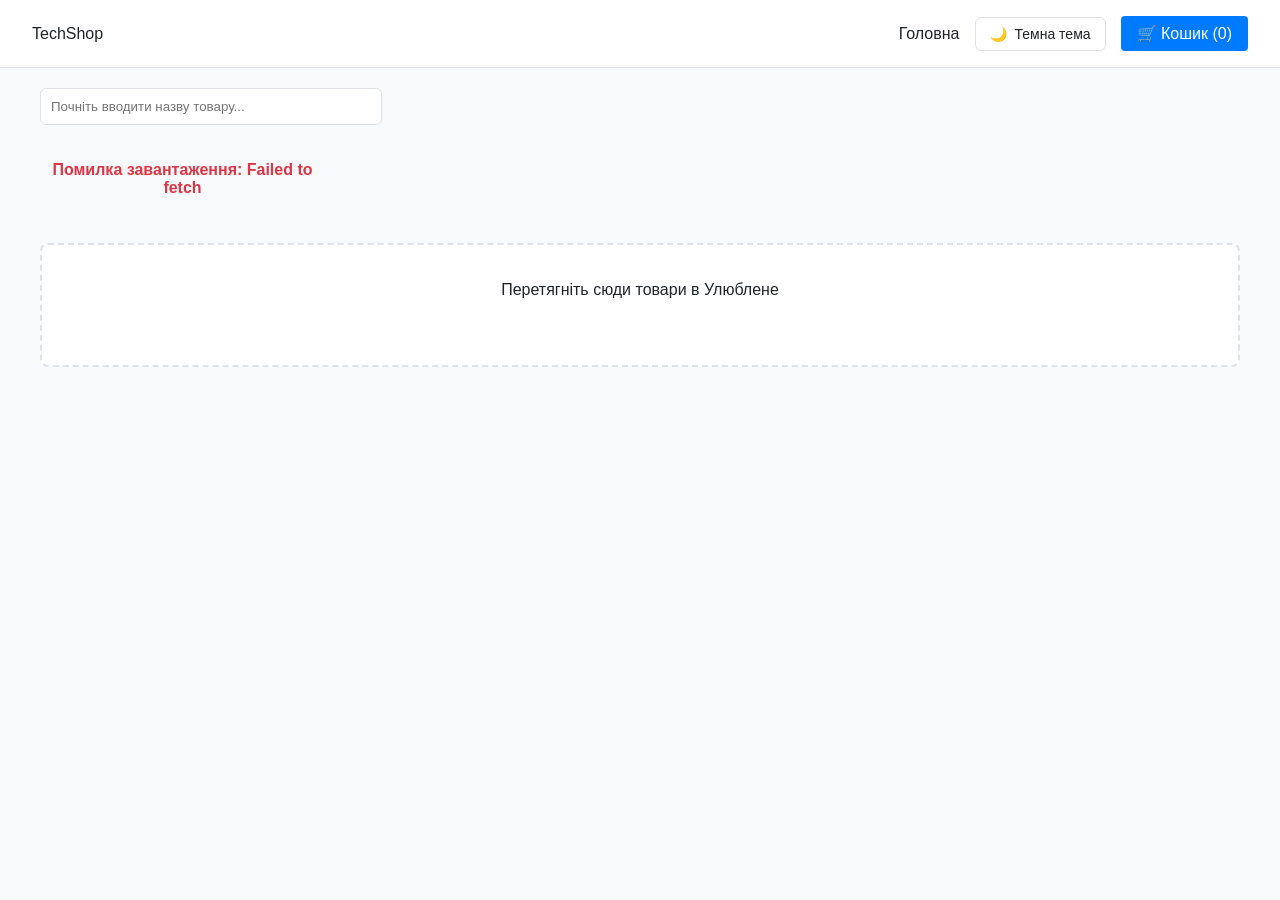
==== laba16/index.html @ 6440d1ea "Implement Web Storage API: persistent cart, theme switcher and session order draft" ====
<!DOCTYPE html>
<html lang="uk">
<head>
    <meta charset="UTF-8">
    <meta name="viewport" content="width=device-width, initial-scale=1.0">
    <title>TechShop — Лабораторна №16</title>
    <link rel="stylesheet" href="./assets/css/style.css">
</head>
<body>

    <header class="header">
        <div class="logo">TechShop</div>
        <nav class="nav">
            <a href="index.html">Головна</a>
            <button id="themeToggleBtn" class="btn btn-theme" aria-label="Перемкнути тему">
                <span class="theme-icon">🌙</span>
                <span class="theme-text">Темна тема</span>
            </button>
            <button class="btn-cart" id="openCartBtn">
                🛒 Кошик (<span id="cartCountBadge">0</span>)
            </button>
        </nav>
    </header>

    <div class="main-container">
        
        <div style="margin: 20px 0; display: flex; gap: 12px; align-items: center;">
            <input type="text" id="searchInput" placeholder="Почніть вводити назву товару..." style="padding: 10px; width: 320px; border: 1px solid var(--border-color); background: var(--bg-card); color: var(--text-main); border-radius: 6px;">
            <span id="searchResultCount" style="color: var(--text-muted); font-size: 14px;"></span>
        </div>

        <div class="loader-container" id="loader">
            <div class="spinner"></div>
            <p>Завантаження товарів...</p>
        </div>

        <div id="products-grid" class="products-grid"></div>

        <div class="favorites-zone" id="favoritesZone">
            <p>Перетягніть сюди товари в Улюблене</p>
        </div>
    </div>

    <div class="modal-overlay hidden" id="cartOverlay">
        <div class="modal-window">
            <div class="modal-header">
                <h2>Ваш Кошик</h2>
                <button class="close-btn" id="closeCartBtn">&times;</button>
            </div>

            <div class="cart-items" id="cartItemsContainer">
                <p>Кошик порожній.</p>
            </div>

            <div class="modal-footer">
                <h3>Разом: <span id="cartTotalSum">0</span></h3>

                <form id="checkoutOrderForm" novalidate style="margin-top: 15px; text-align: left; width: 100%;">
                    <div class="form-row" style="margin-bottom: 12px;">
                        <label for="clientName" style="display: block; margin-bottom: 4px;">ПІБ покупця:</label>
                        <input type="text" id="clientName" name="clientName" placeholder="Коваленко Олександр Сергійович" required style="width: 100%; padding: 8px; box-sizing: border-box; background: var(--bg-card); color: var(--text-main); border: 1px solid var(--border-color);">
                        <span class="input-error" id="nameError" style="color: red; font-size: 13px;"></span>
                    </div>

                    <div class="form-row" style="margin-bottom: 12px;">
                        <label for="clientPhone" style="display: block; margin-bottom: 4px;">Номер телефону (+380...):</label>
                        <input type="tel" id="clientPhone" name="clientPhone" placeholder="+38 (097) 123-45-67" required style="width: 100%; padding: 8px; box-sizing: border-box; background: var(--bg-card); color: var(--text-main); border: 1px solid var(--border-color);">
                        <span class="input-error" id="phoneError" style="color: red; font-size: 13px;"></span>
                    </div>

                    <div class="form-row" style="margin-bottom: 12px;">
                        <label for="clientEmail" style="display: block; margin-bottom: 4px;">Електронна пошта:</label>
                        <input type="email" id="clientEmail" name="clientEmail" placeholder="olexandr@example.com" required style="width: 100%; padding: 8px; box-sizing: border-box; background: var(--bg-card); color: var(--text-main); border: 1px solid var(--border-color);">
                        <span class="input-error" id="emailError" style="color: red; font-size: 13px;"></span>
                    </div>

                    <div class="form-row" style="margin-bottom: 16px;">
                        <label for="orderPromo" style="display: block; margin-bottom: 4px;">Промокод (якщо є):</label>
                        <input type="text" id="orderPromo" name="orderPromo" placeholder="Введіть SALE10 для знижки 10%" style="width: 100%; padding: 8px; box-sizing: border-box; background: var(--bg-card); color: var(--text-main); border: 1px solid var(--border-color);">
                    </div>

                    <button type="submit" id="btnPlaceOrder" style="width: 100%; padding: 10px 20px; background: #28a745; color: white; border: none; border-radius: 4px; cursor: pointer;">Підтвердити замовлення</button>
                </form>
            </div>
        </div>
    </div>

    <script src="./assets/scripts/main.js" type="module"></script>
</body>
</html>
---- laba16/assets/css/style.css ----
:root {
    --bg-primary: #f8f9fa;
    --bg-card: #ffffff;
    --text-main: #212529;
    --text-muted: #6c757d;
    --border-color: #dee2e6;
    --accent-color: #007bff;
    --modal-bg: rgba(0, 0, 0, 0.6);
}

body.dark-theme {
    --bg-primary: #121212;
    --bg-card: #1e1e1e;
    --text-main: #f1f3f5;
    --text-muted: #adb5bd;
    --border-color: #343a40;
    --accent-color: #339af0;
    --modal-bg: rgba(0, 0, 0, 0.85);
}

body {
    font-family: Arial, sans-serif;
    margin: 0;
    padding: 0;
    background-color: var(--bg-primary);
    color: var(--text-main);
    transition: background-color 0.3s ease, color 0.3s ease;
}

.header {
    display: flex;
    justify-content: space-between;
    align-items: center;
    padding: 1rem 2rem;
    background: var(--bg-card);
    border-bottom: 1px solid var(--border-color);
}

.nav {
    display: flex;
    align-items: center;
    gap: 15px;
}

.nav a {
    color: var(--text-main);
    text-decoration: none;
}

.btn-cart {
    background: var(--accent-color);
    color: #fff;
    border: none;
    padding: 8px 16px;
    border-radius: 4px;
    cursor: pointer;
    font-size: 1rem;
}

.btn-theme {
    display: inline-flex;
    align-items: center;
    gap: 8px;
    padding: 8px 14px;
    background: var(--bg-card);
    color: var(--text-main);
    border: 1px solid var(--border-color);
    border-radius: 6px;
    cursor: pointer;
    font-size: 14px;
}

.main-container {
    max-width: 1200px;
    margin: 20px auto;
    padding: 0 20px;
}

.products-grid {
    display: grid;
    grid-template-columns: repeat(auto-fill, minmax(250px, 1fr));
    gap: 20px;
    margin-bottom: 30px;
}

.product-card,
.modal-window,
.favorites-zone {
    background-color: var(--bg-card);
    border: 1px solid var(--border-color);
    color: var(--text-main);
}

.product-card {
    border-radius: 8px;
    padding: 16px;
    display: flex;
    flex-direction: column;
    justify-content: space-between;
    cursor: grab;
}

.product-card:active {
    cursor: grabbing;
}

.dragging {
    opacity: 0.4;
}

.product-card img {
    width: 100%;
    height: 180px;
    object-fit: contain;
    border-radius: 4px;
}

.product-card h3 {
    font-size: 1rem;
    margin: 10px 0;
}

.product-card .price {
    font-weight: bold;
    color: #28a745;
}

.btn-buy {
    background-color: var(--accent-color);
    color: #fff;
    border: none;
    padding: 10px;
    border-radius: 4px;
    cursor: pointer;
    margin-top: 10px;
}

.favorites-zone {
    border: 2px dashed var(--border-color);
    border-radius: 8px;
    padding: 20px;
    text-align: center;
    min-height: 80px;
    margin-bottom: 40px;
}

.favorites-zone.drag-over {
    background-color: rgba(40, 167, 69, 0.1);
    border-color: #28a745;
}

.fav-chip {
    background: var(--bg-primary);
    border: 1px solid var(--border-color);
    padding: 4px 10px;
    margin: 4px;
    border-radius: 4px;
    display: inline-flex;
    align-items: center;
    gap: 6px;
}

.btn-remove-fav {
    border: none;
    background: none;
    color: red;
    cursor: pointer;
    font-weight: bold;
}

.modal-overlay {
    position: fixed;
    top: 0;
    left: 0;
    right: 0;
    bottom: 0;
    background-color: var(--modal-bg);
    display: flex;
    justify-content: center;
    align-items: center;
    z-index: 1000;
}

.modal-window {
    padding: 2rem;
    border-radius: 8px;
    width: 90%;
    max-width: 500px;
    max-height: 85vh;
    overflow-y: auto;
    box-shadow: 0 10px 25px rgba(0, 0, 0, 0.2);
}

.modal-header {
    display: flex;
    justify-content: space-between;
    align-items: center;
    border-bottom: 1px solid var(--border-color);
    padding-bottom: 10px;
    margin-bottom: 15px;
}

.close-btn {
    background: transparent;
    border: none;
    font-size: 1.8rem;
    cursor: pointer;
    color: var(--text-main);
}

.modal-footer {
    border-top: 1px solid var(--border-color);
    padding-top: 15px;
    margin-top: 15px;
    display: flex;
    flex-direction: column;
    align-items: stretch;
}

.cart-item-row {
    display: flex;
    justify-content: space-between;
    align-items: center;
    margin-bottom: 10px;
    padding-bottom: 10px;
    border-bottom: 1px solid var(--border-color);
}

.hidden {
    display: none !important;
    opacity: 0;
}

.loader-container {
    display: flex;
    flex-direction: column;
    align-items: center;
    justify-content: center;
    padding: 3rem;
}

.spinner {
    width: 40px;
    height: 40px;
    border: 4px solid var(--border-color);
    border-top: 4px solid var(--accent-color);
    border-radius: 50%;
    animation: spin 1s linear infinite;
}

@keyframes spin {
    0% { transform: rotate(0deg); }
    100% { transform: rotate(360deg); }
}

.error {
    color: #dc3545;
    font-weight: bold;
    text-align: center;
}

.no-products {
    text-align: center;
    color: var(--text-muted);
    grid-column: 1 / -1;
}
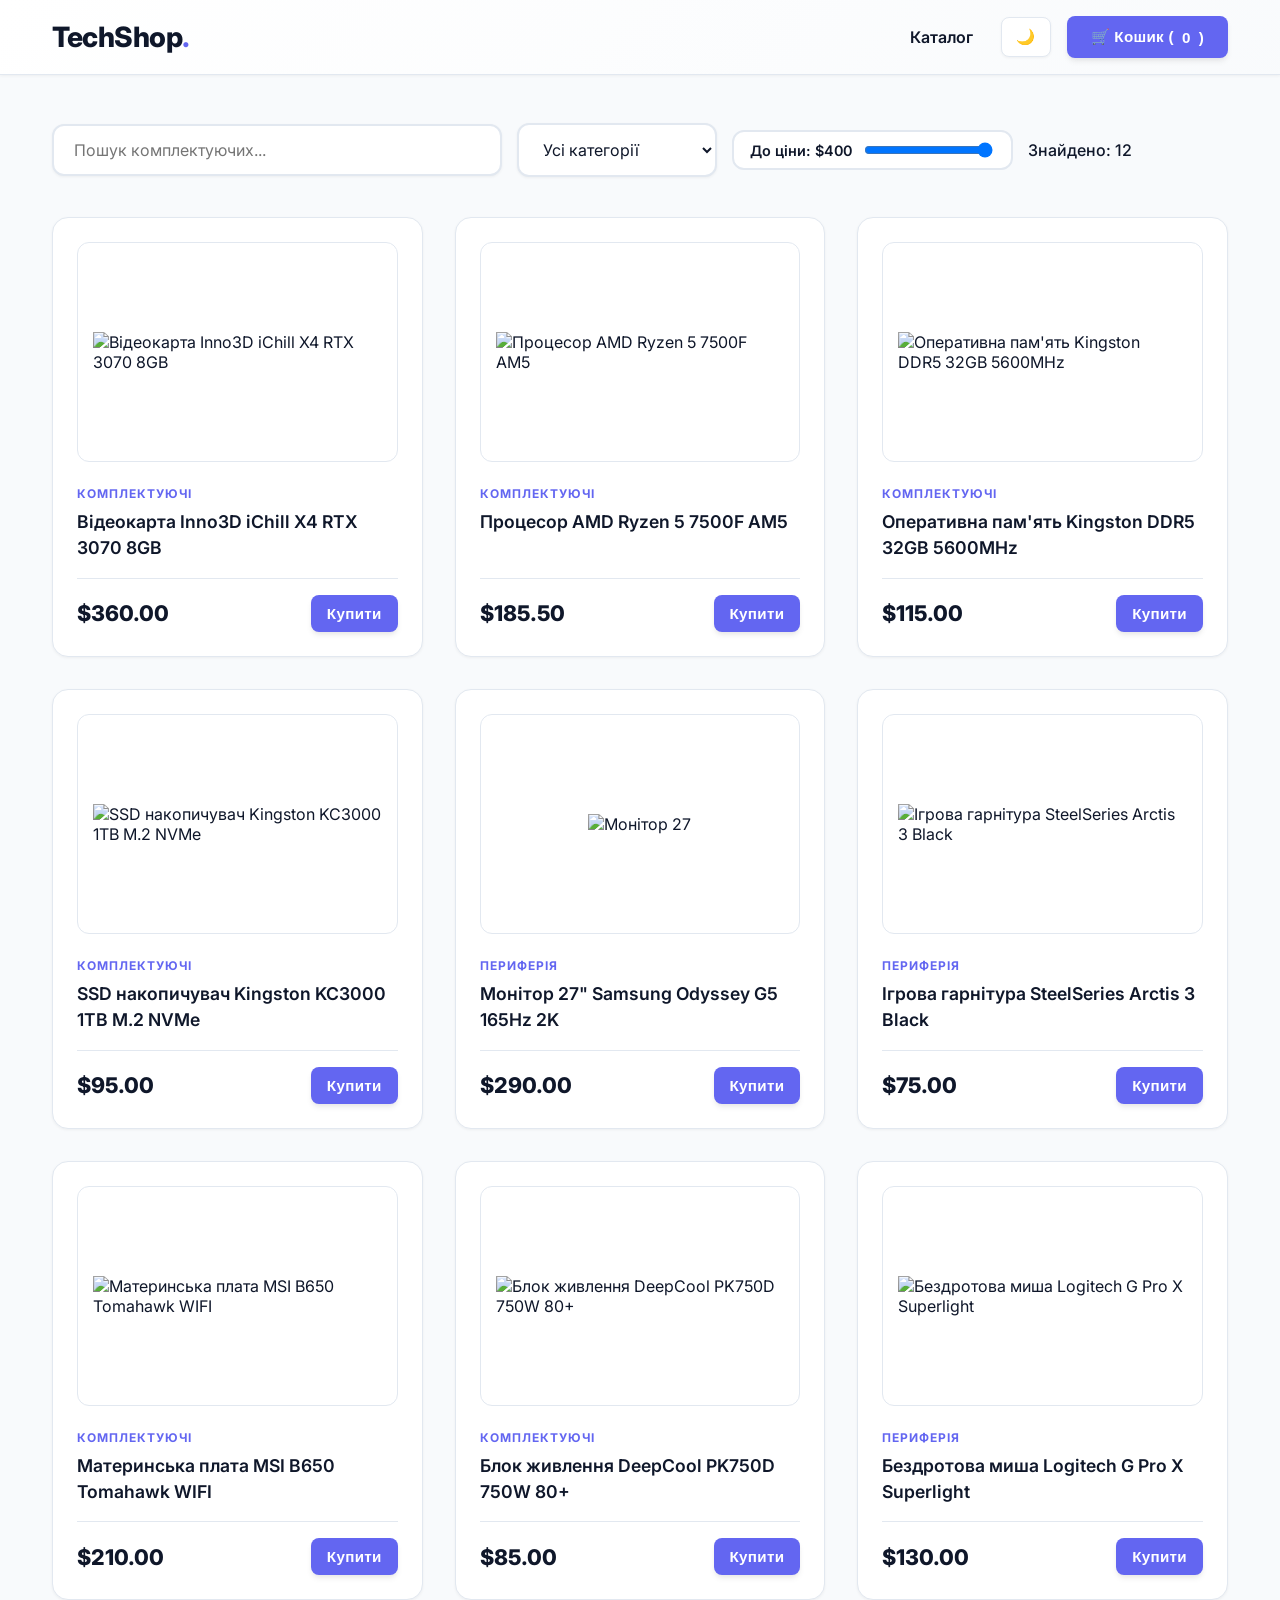
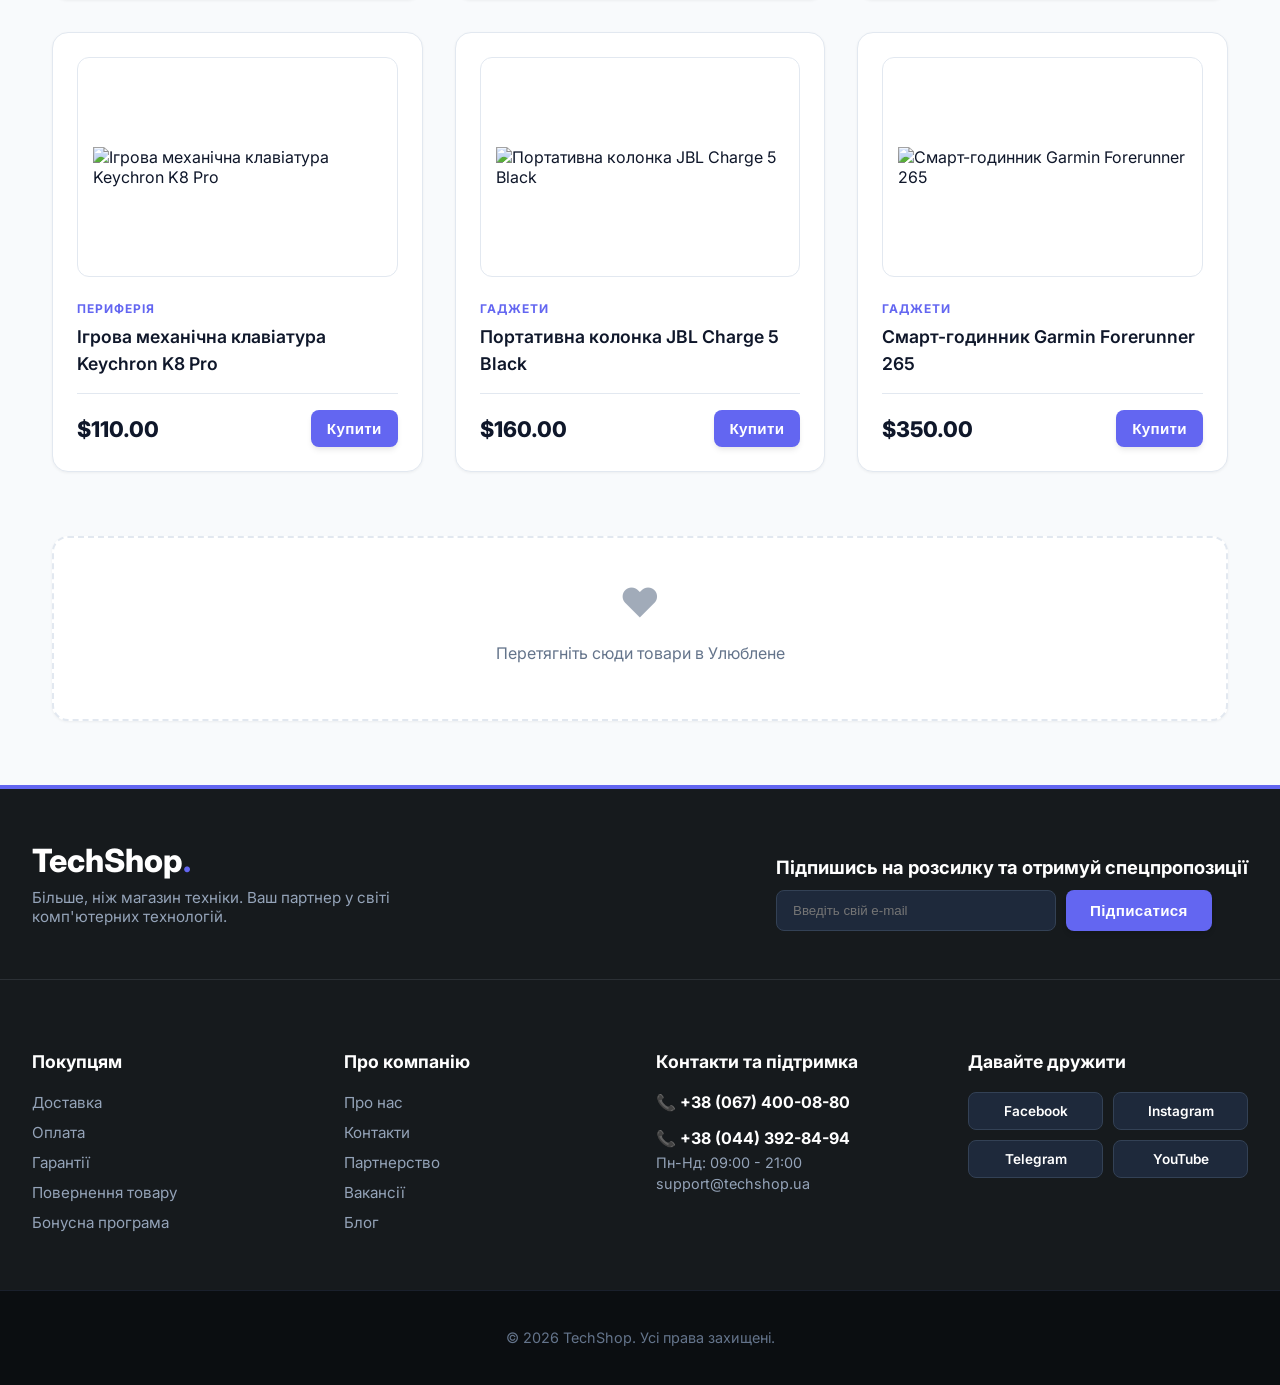
==== commit 2af263d8: "Оновлено Лабораторну №16" ====
--- a/laba16/index.html
+++ b/laba16/index.html
@@ -3,88 +3,174 @@
 <head>
     <meta charset="UTF-8">
     <meta name="viewport" content="width=device-width, initial-scale=1.0">
-    <title>TechShop — Лабораторна №16</title>
+    <title>TechShop — Комп'ютерний маркетплейс</title>
+    <link href="https://fonts.googleapis.com/css2?family=Inter:wght@400;500;600;700&display=swap" rel="stylesheet">
     <link rel="stylesheet" href="./assets/css/style.css">
 </head>
 <body>
 
     <header class="header">
-        <div class="logo">TechShop</div>
-        <nav class="nav">
-            <a href="index.html">Головна</a>
-            <button id="themeToggleBtn" class="btn btn-theme" aria-label="Перемкнути тему">
-                <span class="theme-icon">🌙</span>
-                <span class="theme-text">Темна тема</span>
-            </button>
-            <button class="btn-cart" id="openCartBtn">
-                🛒 Кошик (<span id="cartCountBadge">0</span>)
-            </button>
-        </nav>
+        <div class="header-container">
+            <div class="logo">TechShop<span>.</span></div>
+            <nav class="nav">
+                <a href="index.html" class="nav-link">Каталог</a>
+                <button id="themeToggleBtn" class="btn btn-icon" aria-label="Перемкнути тему">
+                    <span class="theme-icon">🌙</span>
+                </button>
+                <button class="btn btn-primary btn-cart" id="openCartBtn">
+                    🛒 Кошик (<span id="cartCountBadge">0</span>)
+                </button>
+            </nav>
+        </div>
     </header>
 
-    <div class="main-container">
+    <main class="main-container">
         
-        <div style="margin: 20px 0; display: flex; gap: 12px; align-items: center;">
-            <input type="text" id="searchInput" placeholder="Почніть вводити назву товару..." style="padding: 10px; width: 320px; border: 1px solid var(--border-color); background: var(--bg-card); color: var(--text-main); border-radius: 6px;">
-            <span id="searchResultCount" style="color: var(--text-muted); font-size: 14px;"></span>
+        <!-- Секція пошуку та фільтрів -->
+        <div class="search-section" style="flex-wrap: wrap;">
+            <input type="text" id="searchInput" class="search-input" placeholder="Пошук комплектуючих...">
+            
+            <!-- Фільтр за категоріями -->
+            <select id="categoryFilter" class="search-input" style="max-width: 200px; cursor: pointer;">
+                <option value="all">Усі категорії</option>
+                <option value="Комплектуючі">Комплектуючі</option>
+                <option value="Периферія">Периферія</option>
+                <option value="Гаджети">Гаджети</option>
+            </select>
+
+            <!-- Фільтр за ціною -->
+            <div class="price-filter-box" style="display: flex; align-items: center; gap: 10px; background: var(--bg-card); padding: 8px 16px; border: 2px solid var(--border-color); border-radius: var(--radius-md);">
+                <label for="priceRange" style="font-size: 0.9rem; font-weight: 600;">До ціни: $<span id="priceLimitVal">400</span></label>
+                <input type="range" id="priceRange" min="50" max="400" step="10" value="400" style="cursor: pointer;">
+            </div>
+
+            <span id="searchResultCount" class="search-count"></span>
         </div>
 
-        <div class="loader-container" id="loader">
+        <div class="loader-container" id="loader" style="display: none;">
             <div class="spinner"></div>
-            <p>Завантаження товарів...</p>
+            <p>Завантаження каталогів...</p>
         </div>
 
         <div id="products-grid" class="products-grid"></div>
 
         <div class="favorites-zone" id="favoritesZone">
-            <p>Перетягніть сюди товари в Улюблене</p>
+            <div class="fav-placeholder">
+                <span class="fav-icon">❤️</span>
+                <p>Перетягніть сюди товари в Улюблене</p>
+            </div>
         </div>
-    </div>
+    </main>
+
+    <footer class="site-footer">
+        <div class="footer-top">
+            <div class="footer-logo-area">
+                <div class="footer-logo">TechShop<span>.</span></div>
+                <p class="footer-slogan">Більше, ніж магазин техніки. Ваш партнер у світі комп'ютерних технологій.</p>
+            </div>
+            <div class="footer-subscribe">
+                <h3>Підпишись на розсилку та отримуй спецпропозиції</h3>
+                <form class="subscribe-form" onsubmit="event.preventDefault(); alert('Дякуємо за підписку!');">
+                    <input type="email" placeholder="Введіть свій e-mail" required>
+                    <button type="submit" class="btn btn-primary">Підписатися</button>
+                </form>
+            </div>
+        </div>
+
+        <div class="footer-grid">
+            <div class="footer-col">
+                <h4>Покупцям</h4>
+                <ul>
+                    <li><a href="#">Доставка</a></li>
+                    <li><a href="#">Оплата</a></li>
+                    <li><a href="#">Гарантії</a></li>
+                    <li><a href="#">Повернення товару</a></li>
+                    <li><a href="#">Бонусна програма</a></li>
+                </ul>
+            </div>
+
+            <div class="footer-col">
+                <h4>Про компанію</h4>
+                <ul>
+                    <li><a href="#">Про нас</a></li>
+                    <li><a href="#">Контакти</a></li>
+                    <li><a href="#">Партнерство</a></li>
+                    <li><a href="#">Вакансії</a></li>
+                    <li><a href="#">Блог</a></li>
+                </ul>
+            </div>
+
+            <div class="footer-col">
+                <h4>Контакти та підтримка</h4>
+                <p class="footer-phone">📞 +38 (067) 400-08-80</p>
+                <p class="footer-phone">📞 +38 (044) 392-84-94</p>
+                <p class="footer-time">Пн-Нд: 09:00 - 21:00</p>
+                <p class="footer-email">support@techshop.ua</p>
+            </div>
+
+            <div class="footer-col">
+                <h4>Давайте дружити</h4>
+                <div class="social-links">
+                    <a href="#" class="social-btn">Facebook</a>
+                    <a href="#" class="social-btn">Instagram</a>
+                    <a href="#" class="social-btn">Telegram</a>
+                    <a href="#" class="social-btn">YouTube</a>
+                </div>
+            </div>
+        </div>
+
+        <div class="footer-bottom">
+            <p>&copy; 2026 TechShop. Усі права захищені.</p>
+        </div>
+    </footer>
 
     <div class="modal-overlay hidden" id="cartOverlay">
         <div class="modal-window">
             <div class="modal-header">
-                <h2>Ваш Кошик</h2>
+                <h2>Ваше замовлення</h2>
                 <button class="close-btn" id="closeCartBtn">&times;</button>
             </div>
 
             <div class="cart-items" id="cartItemsContainer">
-                <p>Кошик порожній.</p>
+                <p class="empty-cart-msg">Кошик порожній.</p>
             </div>
 
             <div class="modal-footer">
-                <h3>Разом: <span id="cartTotalSum">0</span></h3>
+                <div class="cart-total-box">
+                    <span>До сплати:</span>
+                    <span class="total-sum">$<span id="cartTotalSum">0.00</span></span>
+                </div>
 
-                <form id="checkoutOrderForm" novalidate style="margin-top: 15px; text-align: left; width: 100%;">
-                    <div class="form-row" style="margin-bottom: 12px;">
-                        <label for="clientName" style="display: block; margin-bottom: 4px;">ПІБ покупця:</label>
-                        <input type="text" id="clientName" name="clientName" placeholder="Коваленко Олександр Сергійович" required style="width: 100%; padding: 8px; box-sizing: border-box; background: var(--bg-card); color: var(--text-main); border: 1px solid var(--border-color);">
-                        <span class="input-error" id="nameError" style="color: red; font-size: 13px;"></span>
+                <form id="checkoutOrderForm" class="checkout-form" novalidate>
+                    <div class="form-row">
+                        <label for="clientName">ПІБ покупця</label>
+                        <input type="text" id="clientName" name="clientName" placeholder="Введіть ПІБ" required>
+                        <span class="input-error" id="nameError"></span>
                     </div>
 
-                    <div class="form-row" style="margin-bottom: 12px;">
-                        <label for="clientPhone" style="display: block; margin-bottom: 4px;">Номер телефону (+380...):</label>
-                        <input type="tel" id="clientPhone" name="clientPhone" placeholder="+38 (097) 123-45-67" required style="width: 100%; padding: 8px; box-sizing: border-box; background: var(--bg-card); color: var(--text-main); border: 1px solid var(--border-color);">
-                        <span class="input-error" id="phoneError" style="color: red; font-size: 13px;"></span>
+                    <div class="form-row">
+                        <label for="clientPhone">Номер телефону</label>
+                        <input type="tel" id="clientPhone" name="clientPhone" placeholder="+380..." required>
+                        <span class="input-error" id="phoneError"></span>
                     </div>
 
-                    <div class="form-row" style="margin-bottom: 12px;">
-                        <label for="clientEmail" style="display: block; margin-bottom: 4px;">Електронна пошта:</label>
-                        <input type="email" id="clientEmail" name="clientEmail" placeholder="olexandr@example.com" required style="width: 100%; padding: 8px; box-sizing: border-box; background: var(--bg-card); color: var(--text-main); border: 1px solid var(--border-color);">
-                        <span class="input-error" id="emailError" style="color: red; font-size: 13px;"></span>
+                    <div class="form-row">
+                        <label for="clientEmail">Електронна пошта</label>
+                        <input type="email" id="clientEmail" name="clientEmail" placeholder="email@example.com" required>
+                        <span class="input-error" id="emailError"></span>
                     </div>
 
-                    <div class="form-row" style="margin-bottom: 16px;">
-                        <label for="orderPromo" style="display: block; margin-bottom: 4px;">Промокод (якщо є):</label>
-                        <input type="text" id="orderPromo" name="orderPromo" placeholder="Введіть SALE10 для знижки 10%" style="width: 100%; padding: 8px; box-sizing: border-box; background: var(--bg-card); color: var(--text-main); border: 1px solid var(--border-color);">
+                    <div class="form-row">
+                        <label for="orderPromo">Промокод (якщо є)</label>
+                        <input type="text" id="orderPromo" name="orderPromo" placeholder="Наприклад: SALE10">
                     </div>
 
-                    <button type="submit" id="btnPlaceOrder" style="width: 100%; padding: 10px 20px; background: #28a745; color: white; border: none; border-radius: 4px; cursor: pointer;">Підтвердити замовлення</button>
+                    <button type="submit" id="btnPlaceOrder" class="btn btn-success btn-full">Підтвердити замовлення</button>
                 </form>
             </div>
         </div>
     </div>
 
-    <script src="./assets/scripts/main.js" type="module"></script>
+    <script src="./assets/scripts/main.js"></script>
 </body>
 </html>
--- a/laba16/assets/css/style.css
+++ b/laba16/assets/css/style.css
@@ -1,234 +1,752 @@
 :root {
-    --bg-primary: #f8f9fa;
+    --bg-body: #f8fafc;
     --bg-card: #ffffff;
-    --text-main: #212529;
-    --text-muted: #6c757d;
-    --border-color: #dee2e6;
-    --accent-color: #007bff;
-    --modal-bg: rgba(0, 0, 0, 0.6);
+    --bg-header: rgba(255, 255, 255, 0.9);
+    --text-main: #0f172a;
+    --text-muted: #64748b;
+    --border-color: #e2e8f0;
+    --accent-color: #6366f1;
+    --accent-hover: #4f46e5;
+    --success-color: #10b981;
+    --success-hover: #059669;
+    --danger-color: #ef4444;
+    --shadow-sm: 0 1px 3px rgba(0, 0, 0, 0.05);
+    --shadow-md: 0 4px 6px -1px rgba(0, 0, 0, 0.08), 0 2px 4px -1px rgba(0, 0, 0, 0.04);
+    --shadow-lg: 0 10px 15px -3px rgba(0, 0, 0, 0.08), 0 4px 6px -2px rgba(0, 0, 0, 0.04);
+    --shadow-hover: 0 20px 25px -5px rgba(0, 0, 0, 0.1), 0 10px 10px -5px rgba(0, 0, 0, 0.04);
+    --radius-lg: 16px;
+    --radius-md: 12px;
+    --radius-sm: 8px;
+    --gradient-header: linear-gradient(135deg, rgba(255, 255, 255, 0.9) 0%, rgba(248, 250, 252, 0.9) 100%);
 }
 
 body.dark-theme {
-    --bg-primary: #121212;
-    --bg-card: #1e1e1e;
-    --text-main: #f1f3f5;
-    --text-muted: #adb5bd;
-    --border-color: #343a40;
-    --accent-color: #339af0;
-    --modal-bg: rgba(0, 0, 0, 0.85);
+    --bg-body: #0f172a;
+    --bg-card: #1e293b;
+    --bg-header: rgba(30, 41, 59, 0.9);
+    --text-main: #f8fafc;
+    --text-muted: #94a3b8;
+    --border-color: #334155;
+    --accent-color: #818cf8;
+    --accent-hover: #6366f1;
+    --gradient-header: linear-gradient(135deg, rgba(30, 41, 59, 0.9) 0%, rgba(15, 23, 42, 0.9) 100%);
+    --shadow-sm: 0 1px 3px rgba(0, 0, 0, 0.3);
+    --shadow-md: 0 4px 6px -1px rgba(0, 0, 0, 0.4);
+    --shadow-lg: 0 10px 15px -3px rgba(0, 0, 0, 0.4);
+    --shadow-hover: 0 20px 25px -5px rgba(0, 0, 0, 0.5);
+}
+
+* {
+    box-sizing: border-box;
 }
 
 body {
-    font-family: Arial, sans-serif;
+    font-family: 'Inter', system-ui, -apple-system, sans-serif;
     margin: 0;
     padding: 0;
-    background-color: var(--bg-primary);
+    background-color: var(--bg-body);
     color: var(--text-main);
-    transition: background-color 0.3s ease, color 0.3s ease;
+    transition: background-color 0.4s ease, color 0.4s ease;
+    -webkit-font-smoothing: antialiased;
 }
 
 .header {
+    position: sticky;
+    top: 0;
+    background: var(--gradient-header);
+    backdrop-filter: blur(16px);
+    -webkit-backdrop-filter: blur(16px);
+    border-bottom: 1px solid var(--border-color);
+    z-index: 100;
+    box-shadow: var(--shadow-sm);
+    transition: background 0.4s ease, border-color 0.4s ease;
+}
+
+.header-container {
+    max-width: 1240px;
+    margin: 0 auto;
+    padding: 1rem 2rem;
     display: flex;
     justify-content: space-between;
     align-items: center;
-    padding: 1rem 2rem;
-    background: var(--bg-card);
-    border-bottom: 1px solid var(--border-color);
+}
+
+.logo {
+    font-size: 1.75rem;
+    font-weight: 800;
+    letter-spacing: -0.5px;
+}
+
+.logo span {
+    color: var(--accent-color);
 }
 
 .nav {
     display: flex;
     align-items: center;
-    gap: 15px;
-}
-
-.nav a {
+    gap: 16px;
+}
+
+.nav-link {
     color: var(--text-main);
     text-decoration: none;
-}
-
-.btn-cart {
+    font-weight: 600;
+    transition: color 0.2s ease;
+    padding: 8px 12px;
+    border-radius: var(--radius-sm);
+}
+
+.nav-link:hover {
+    color: var(--accent-color);
+    background: rgba(99, 102, 241, 0.05);
+}
+
+.btn {
+    display: inline-flex;
+    align-items: center;
+    justify-content: center;
+    gap: 8px;
+    padding: 12px 24px;
+    border-radius: var(--radius-sm);
+    font-weight: 600;
+    font-size: 0.95rem;
+    cursor: pointer;
+    border: none;
+    transition: all 0.3s cubic-bezier(0.4, 0, 0.2, 1);
+    letter-spacing: 0.3px;
+}
+
+.btn-icon {
+    background: var(--bg-card);
+    border: 1px solid var(--border-color);
+    color: var(--text-main);
+    padding: 10px 14px;
+    box-shadow: var(--shadow-sm);
+}
+
+.btn-icon:hover {
+    border-color: var(--accent-color);
+    color: var(--accent-color);
+    transform: translateY(-2px);
+}
+
+.btn-primary {
     background: var(--accent-color);
     color: #fff;
-    border: none;
-    padding: 8px 16px;
-    border-radius: 4px;
-    cursor: pointer;
-    font-size: 1rem;
-}
-
-.btn-theme {
-    display: inline-flex;
-    align-items: center;
-    gap: 8px;
-    padding: 8px 14px;
+    box-shadow: var(--shadow-md);
+}
+
+.btn-primary:hover {
+    background: var(--accent-hover);
+    transform: translateY(-2px);
+    box-shadow: var(--shadow-lg);
+}
+
+.btn-success {
+    background: var(--success-color);
+    color: #fff;
+    box-shadow: var(--shadow-md);
+}
+
+.btn-success:hover {
+    background: var(--success-hover);
+    transform: translateY(-2px);
+    box-shadow: var(--shadow-lg);
+}
+
+.btn-full {
+    width: 100%;
+}
+
+.main-container {
+    max-width: 1240px;
+    margin: 3rem auto;
+    padding: 0 2rem;
+}
+
+.search-section {
+    display: flex;
+    align-items: center;
+    gap: 15px;
+    margin-bottom: 2.5rem;
+}
+
+.search-input {
+    flex: 1;
+    max-width: 450px;
+    padding: 14px 20px;
+    border: 2px solid var(--border-color);
     background: var(--bg-card);
     color: var(--text-main);
-    border: 1px solid var(--border-color);
-    border-radius: 6px;
-    cursor: pointer;
-    font-size: 14px;
-}
-
-.main-container {
-    max-width: 1200px;
-    margin: 20px auto;
-    padding: 0 20px;
+    border-radius: var(--radius-md);
+    font-size: 1rem;
+    font-family: inherit;
+    outline: none;
+    transition: all 0.3s ease;
+    box-shadow: var(--shadow-sm);
+}
+
+.search-input:focus {
+    border-color: var(--accent-color);
+    box-shadow: 0 0 0 4px rgba(99, 102, 241, 0.15);
+}
+
+.search-count {
+    font-weight: 500;
 }
 
 .products-grid {
     display: grid;
-    grid-template-columns: repeat(auto-fill, minmax(250px, 1fr));
-    gap: 20px;
-    margin-bottom: 30px;
-}
-
-.product-card,
-.modal-window,
-.favorites-zone {
-    background-color: var(--bg-card);
+    grid-template-columns: repeat(auto-fill, minmax(280px, 1fr));
+    gap: 2rem;
+    margin-bottom: 4rem;
+}
+
+.product-card {
+    background: var(--bg-card);
     border: 1px solid var(--border-color);
-    color: var(--text-main);
-}
-
-.product-card {
-    border-radius: 8px;
-    padding: 16px;
+    border-radius: var(--radius-lg);
+    padding: 24px;
     display: flex;
     flex-direction: column;
-    justify-content: space-between;
+    box-shadow: var(--shadow-sm);
+    transition: all 0.4s cubic-bezier(0.4, 0, 0.2, 1);
     cursor: grab;
-}
-
-.product-card:active {
-    cursor: grabbing;
-}
-
-.dragging {
-    opacity: 0.4;
-}
-
-.product-card img {
-    width: 100%;
-    height: 180px;
-    object-fit: contain;
-    border-radius: 4px;
-}
-
-.product-card h3 {
-    font-size: 1rem;
-    margin: 10px 0;
-}
-
-.product-card .price {
-    font-weight: bold;
-    color: #28a745;
-}
-
-.btn-buy {
-    background-color: var(--accent-color);
-    color: #fff;
-    border: none;
-    padding: 10px;
-    border-radius: 4px;
-    cursor: pointer;
-    margin-top: 10px;
-}
-
-.favorites-zone {
-    border: 2px dashed var(--border-color);
-    border-radius: 8px;
-    padding: 20px;
-    text-align: center;
-    min-height: 80px;
-    margin-bottom: 40px;
-}
-
-.favorites-zone.drag-over {
-    background-color: rgba(40, 167, 69, 0.1);
-    border-color: #28a745;
-}
-
-.fav-chip {
-    background: var(--bg-primary);
-    border: 1px solid var(--border-color);
-    padding: 4px 10px;
-    margin: 4px;
-    border-radius: 4px;
-    display: inline-flex;
-    align-items: center;
-    gap: 6px;
-}
-
-.btn-remove-fav {
-    border: none;
-    background: none;
-    color: red;
-    cursor: pointer;
-    font-weight: bold;
-}
-
-.modal-overlay {
-    position: fixed;
+    position: relative;
+    overflow: hidden;
+}
+
+.product-card::before {
+    content: '';
+    position: absolute;
     top: 0;
     left: 0;
     right: 0;
-    bottom: 0;
-    background-color: var(--modal-bg);
-    display: flex;
+    height: 4px;
+    background: var(--accent-color);
+    transform: scaleX(0);
+    transition: transform 0.4s ease;
+    transform-origin: left;
+}
+
+.product-card:hover {
+    transform: translateY(-8px);
+    box-shadow: var(--shadow-hover);
+    border-color: transparent;
+}
+
+.product-card:hover::before {
+    transform: scaleX(1);
+}
+
+.product-card:active {
+    cursor: grabbing;
+    transform: translateY(-2px);
+    box-shadow: var(--shadow-md);
+}
+
+.dragging {
+    opacity: 0.4;
+    transform: scale(0.95) !important;
+}
+
+.product-image-wrapper {
+    height: 220px;
+    margin-bottom: 1.5rem;
+    display: flex;
+    align-items: center;
     justify-content: center;
+    background: #ffffff;
+    border-radius: var(--radius-md);
+    padding: 15px;
+    border: 1px solid var(--border-color);
+    transition: transform 0.3s ease;
+}
+
+.product-card:hover .product-image-wrapper {
+    transform: scale(1.05);
+}
+
+.product-card img {
+    max-width: 100%;
+    max-height: 100%;
+    object-fit: contain;
+}
+
+.product-category {
+    font-size: 0.75rem;
+    text-transform: uppercase;
+    color: var(--accent-color);
+    letter-spacing: 1px;
+    font-weight: 700;
+    margin-bottom: 8px;
+}
+
+.product-card h3 {
+    font-size: 1.1rem;
+    margin: 0 0 16px 0;
+    line-height: 1.5;
+    flex-grow: 1;
+    font-weight: 600;
+}
+
+.product-bottom {
+    display: flex;
+    justify-content: space-between;
+    align-items: center;
+    margin-top: auto;
+    padding-top: 16px;
+    border-top: 1px solid var(--border-color);
+}
+
+.price {
+    font-size: 1.35rem;
+    font-weight: 800;
+    color: var(--text-main);
+}
+
+.btn-buy {
+    padding: 10px 16px;
+    border-radius: var(--radius-sm);
+}
+
+.favorites-zone {
+    border: 2px dashed var(--border-color);
+    border-radius: var(--radius-lg);
+    padding: 2.5rem;
+    background: var(--bg-card);
+    min-height: 140px;
+    margin-bottom: 4rem;
+    transition: all 0.3s ease;
+    display: flex;
+    flex-direction: column;
+    justify-content: center;
+    box-shadow: var(--shadow-sm);
+}
+
+.fav-placeholder {
+    text-align: center;
+    color: var(--text-muted);
+    pointer-events: none;
+}
+
+.fav-icon {
+    font-size: 2.5rem;
+    display: block;
+    margin-bottom: 12px;
+    opacity: 0.6;
+    transition: transform 0.3s ease;
+}
+
+.favorites-zone.drag-over {
+    background: rgba(79, 70, 229, 0.05);
+    border-color: var(--accent-color);
+    transform: scale(1.02);
+    box-shadow: var(--shadow-md);
+}
+
+.favorites-zone.drag-over .fav-icon {
+    transform: scale(1.2);
+    opacity: 1;
+}
+
+.fav-chips-container {
+    display: flex;
+    flex-wrap: wrap;
+    gap: 12px;
+    margin-top: 15px;
+}
+
+.fav-chip {
+    background: var(--bg-body);
+    border: 1px solid var(--border-color);
+    padding: 8px 14px;
+    border-radius: 30px;
+    display: inline-flex;
+    align-items: center;
+    gap: 10px;
+    font-size: 0.9rem;
+    font-weight: 600;
+    box-shadow: var(--shadow-sm);
+    transition: transform 0.2s ease, box-shadow 0.2s ease;
+}
+
+.fav-chip:hover {
+    transform: translateY(-2px);
+    box-shadow: var(--shadow-md);
+}
+
+.btn-remove-fav {
+    background: rgba(239, 68, 68, 0.1);
+    border: none;
+    color: var(--danger-color);
+    cursor: pointer;
+    font-weight: bold;
+    width: 24px;
+    height: 24px;
+    border-radius: 50%;
+    display: flex;
+    align-items: center;
+    justify-content: center;
+    transition: all 0.2s ease;
+}
+
+.btn-remove-fav:hover {
+    background: var(--danger-color);
+    color: white;
+}
+
+/* Стилі футера на повну ширину */
+.site-footer {
+    width: 100%;
+    background-color: #161a1d;
+    color: #f8fafc;
+    margin-top: 4rem;
+    border-top: 4px solid var(--accent-color);
+}
+
+.footer-top {
+    width: 100%;
+    max-width: 1400px;
+    margin: 0 auto;
+    padding: 3rem 2rem;
+    display: flex;
+    justify-content: space-between;
+    align-items: center;
+    border-bottom: 1px solid #2b3035;
+    gap: 2rem;
+    flex-wrap: wrap;
+}
+
+.footer-logo {
+    font-size: 2rem;
+    font-weight: 800;
+    color: #fff;
+    margin-bottom: 8px;
+}
+
+.footer-logo span {
+    color: var(--accent-color);
+}
+
+.footer-slogan {
+    color: #94a3b8;
+    max-width: 400px;
+    font-size: 0.95rem;
+    margin: 0;
+}
+
+.footer-subscribe h3 {
+    font-size: 1.15rem;
+    margin-bottom: 12px;
+    color: #fff;
+}
+
+.subscribe-form {
+    display: flex;
+    gap: 10px;
+}
+
+.subscribe-form input {
+    padding: 12px 16px;
+    border-radius: var(--radius-sm);
+    border: 1px solid #334155;
+    background: #1e293b;
+    color: #fff;
+    width: 280px;
+    outline: none;
+}
+
+.subscribe-form input:focus {
+    border-color: var(--accent-color);
+}
+
+.footer-grid {
+    width: 100%;
+    max-width: 1400px;
+    margin: 0 auto;
+    padding: 3rem 2rem;
+    display: grid;
+    grid-template-columns: repeat(auto-fit, minmax(220px, 1fr));
+    gap: 2rem;
+}
+
+.footer-col h4 {
+    font-size: 1.1rem;
+    color: #fff;
+    margin-bottom: 1.25rem;
+    font-weight: 700;
+}
+
+.footer-col ul {
+    list-style: none;
+    padding: 0;
+    margin: 0;
+}
+
+.footer-col ul li {
+    margin-bottom: 10px;
+}
+
+.footer-col ul li a {
+    color: #94a3b8;
+    text-decoration: none;
+    transition: color 0.2s;
+    font-size: 0.95rem;
+}
+
+.footer-col ul li a:hover {
+    color: var(--accent-color);
+}
+
+.footer-phone {
+    font-weight: 700;
+    color: #fff;
+    margin-bottom: 6px;
+}
+
+.footer-time, .footer-email {
+    color: #94a3b8;
+    font-size: 0.9rem;
+    margin: 4px 0;
+}
+
+.social-links {
+    display: grid;
+    grid-template-columns: repeat(2, 1fr);
+    gap: 10px;
+}
+
+.social-btn {
+    background: #1e293b;
+    border: 1px solid #334155;
+    color: #fff;
+    padding: 10px;
+    text-align: center;
+    border-radius: var(--radius-sm);
+    text-decoration: none;
+    font-size: 0.85rem;
+    font-weight: 600;
+    transition: all 0.2s ease;
+}
+
+.social-btn:hover {
+    background: var(--accent-color);
+    border-color: var(--accent-color);
+    transform: translateY(-2px);
+}
+
+.footer-bottom {
+    width: 100%;
+    background-color: #0b0e11;
+    text-align: center;
+    padding: 1.5rem 2rem;
+    color: #64748b;
+    font-size: 0.9rem;
+    border-top: 1px solid #1a202c;
+}
+
+.modal-overlay {
+    position: fixed;
+    top: 0; left: 0; right: 0; bottom: 0;
+    background: rgba(15, 23, 42, 0.7);
+    backdrop-filter: blur(8px);
+    -webkit-backdrop-filter: blur(8px);
+    display: flex;
+    justify-content: center;
     align-items: center;
     z-index: 1000;
+    opacity: 1;
+    transition: opacity 0.3s ease;
 }
 
 .modal-window {
-    padding: 2rem;
-    border-radius: 8px;
-    width: 90%;
-    max-width: 500px;
-    max-height: 85vh;
-    overflow-y: auto;
-    box-shadow: 0 10px 25px rgba(0, 0, 0, 0.2);
-}
-
-.modal-header {
-    display: flex;
-    justify-content: space-between;
-    align-items: center;
-    border-bottom: 1px solid var(--border-color);
-    padding-bottom: 10px;
-    margin-bottom: 15px;
-}
-
-.close-btn {
-    background: transparent;
-    border: none;
-    font-size: 1.8rem;
-    cursor: pointer;
-    color: var(--text-main);
-}
-
-.modal-footer {
-    border-top: 1px solid var(--border-color);
-    padding-top: 15px;
-    margin-top: 15px;
+    background: var(--bg-card);
+    width: 100%;
+    max-width: 480px;
+    max-height: 90vh;
+    border-radius: var(--radius-lg);
     display: flex;
     flex-direction: column;
-    align-items: stretch;
-}
-
-.cart-item-row {
-    display: flex;
-    justify-content: space-between;
-    align-items: center;
-    margin-bottom: 10px;
-    padding-bottom: 10px;
-    border-bottom: 1px solid var(--border-color);
+    box-shadow: var(--shadow-hover);
+    transform: scale(1) translateY(0);
+    transition: all 0.4s cubic-bezier(0.175, 0.885, 0.32, 1.275);
 }
 
 .hidden {
     display: none !important;
     opacity: 0;
+    pointer-events: none;
+}
+
+.hidden .modal-window {
+    transform: scale(0.9) translateY(30px);
+}
+
+.modal-header {
+    padding: 1.75rem;
+    border-bottom: 1px solid var(--border-color);
+    display: flex;
+    justify-content: space-between;
+    align-items: center;
+}
+
+.modal-header h2 {
+    margin: 0;
+    font-size: 1.35rem;
+    font-weight: 700;
+}
+
+.close-btn {
+    background: var(--bg-body);
+    border: 1px solid var(--border-color);
+    width: 36px;
+    height: 36px;
+    border-radius: 50%;
+    display: flex;
+    align-items: center;
+    justify-content: center;
+    font-size: 1.2rem;
+    color: var(--text-muted);
+    cursor: pointer;
+    transition: all 0.2s ease;
+}
+
+.close-btn:hover {
+    color: var(--danger-color);
+    border-color: var(--danger-color);
+    background: rgba(239, 68, 68, 0.1);
+    transform: rotate(90deg);
+}
+
+.cart-items {
+    padding: 1.75rem;
+    overflow-y: auto;
+    flex-grow: 1;
+}
+
+.cart-item-row {
+    display: flex;
+    justify-content: space-between;
+    align-items: center;
+    padding-bottom: 16px;
+    margin-bottom: 16px;
+    border-bottom: 1px solid var(--border-color);
+}
+
+.cart-item-row:last-child {
+    border-bottom: none;
+    margin-bottom: 0;
+    padding-bottom: 0;
+}
+
+.cart-item-title {
+    font-weight: 600;
+    margin-bottom: 6px;
+    font-size: 0.95rem;
+}
+
+.cart-item-price {
+    color: var(--accent-color);
+    font-size: 0.95rem;
+    font-weight: 700;
+}
+
+.qty-controls {
+    display: flex;
+    align-items: center;
+    gap: 12px;
+    background: var(--bg-body);
+    border-radius: var(--radius-sm);
+    padding: 6px;
+    border: 1px solid var(--border-color);
+}
+
+.qty-btn {
+    background: var(--bg-card);
+    border: none;
+    color: var(--text-main);
+    width: 28px;
+    height: 28px;
+    border-radius: 4px;
+    cursor: pointer;
+    font-weight: bold;
+    display: flex;
+    align-items: center;
+    justify-content: center;
+    box-shadow: var(--shadow-sm);
+    transition: background 0.2s;
+}
+
+.qty-btn:hover {
+    background: var(--border-color);
+}
+
+.qty-val {
+    font-weight: 700;
+    min-width: 24px;
+    text-align: center;
+}
+
+.modal-footer {
+    padding: 1.75rem;
+    border-top: 1px solid var(--border-color);
+    background: var(--bg-body);
+    border-radius: 0 0 var(--radius-lg) var(--radius-lg);
+}
+
+.cart-total-box {
+    display: flex;
+    justify-content: space-between;
+    align-items: center;
+    margin-bottom: 1.75rem;
+    font-size: 1.2rem;
+    font-weight: 600;
+}
+
+.total-sum {
+    font-size: 1.75rem;
+    color: var(--accent-color);
+    font-weight: 800;
+}
+
+.checkout-form .form-row {
+    margin-bottom: 1.25rem;
+}
+
+.checkout-form label {
+    display: block;
+    margin-bottom: 8px;
+    font-size: 0.9rem;
+    font-weight: 600;
+    color: var(--text-main);
+}
+
+.checkout-form input {
+    width: 100%;
+    padding: 12px 16px;
+    border: 2px solid var(--border-color);
+    background: var(--bg-card);
+    color: var(--text-main);
+    border-radius: var(--radius-sm);
+    font-family: inherit;
+    font-size: 0.95rem;
+    outline: none;
+    transition: all 0.3s ease;
+}
+
+.checkout-form input:focus {
+    border-color: var(--accent-color);
+    box-shadow: 0 0 0 4px rgba(99, 102, 241, 0.15);
+}
+
+.input-error {
+    display: block;
+    color: var(--danger-color);
+    font-size: 0.85rem;
+    margin-top: 6px;
+    min-height: 16px;
+    font-weight: 500;
 }
 
 .loader-container {
@@ -236,16 +754,20 @@
     flex-direction: column;
     align-items: center;
     justify-content: center;
-    padding: 3rem;
+    padding: 5rem;
+    color: var(--text-muted);
+    font-weight: 500;
 }
 
 .spinner {
-    width: 40px;
-    height: 40px;
+    width: 56px;
+    height: 56px;
     border: 4px solid var(--border-color);
     border-top: 4px solid var(--accent-color);
+    border-right: 4px solid var(--accent-color);
     border-radius: 50%;
-    animation: spin 1s linear infinite;
+    animation: spin 0.8s linear infinite;
+    margin-bottom: 1.5rem;
 }
 
 @keyframes spin {
@@ -253,14 +775,23 @@
     100% { transform: rotate(360deg); }
 }
 
-.error {
-    color: #dc3545;
-    font-weight: bold;
+.no-products {
+    grid-column: 1 / -1;
     text-align: center;
-}
-
-.no-products {
-    text-align: center;
+    padding: 3rem;
+    font-size: 1.2rem;
     color: var(--text-muted);
-    grid-column: 1 / -1;
+    background: var(--bg-card);
+    border: 1px dashed var(--border-color);
+    border-radius: var(--radius-lg);
+}
+
+@media (max-width: 768px) {
+    .header-container { padding: 1rem; }
+    .main-container { padding: 0 1rem; margin-top: 1.5rem; }
+    .search-section { flex-direction: column; align-items: stretch; }
+    .search-input { max-width: 100%; }
+    .products-grid { grid-template-columns: repeat(auto-fill, minmax(240px, 1fr)); gap: 16px; }
+    .modal-window { max-width: 100%; height: 100%; max-height: 100%; border-radius: 0; }
+    .modal-footer { border-radius: 0; }
 }
